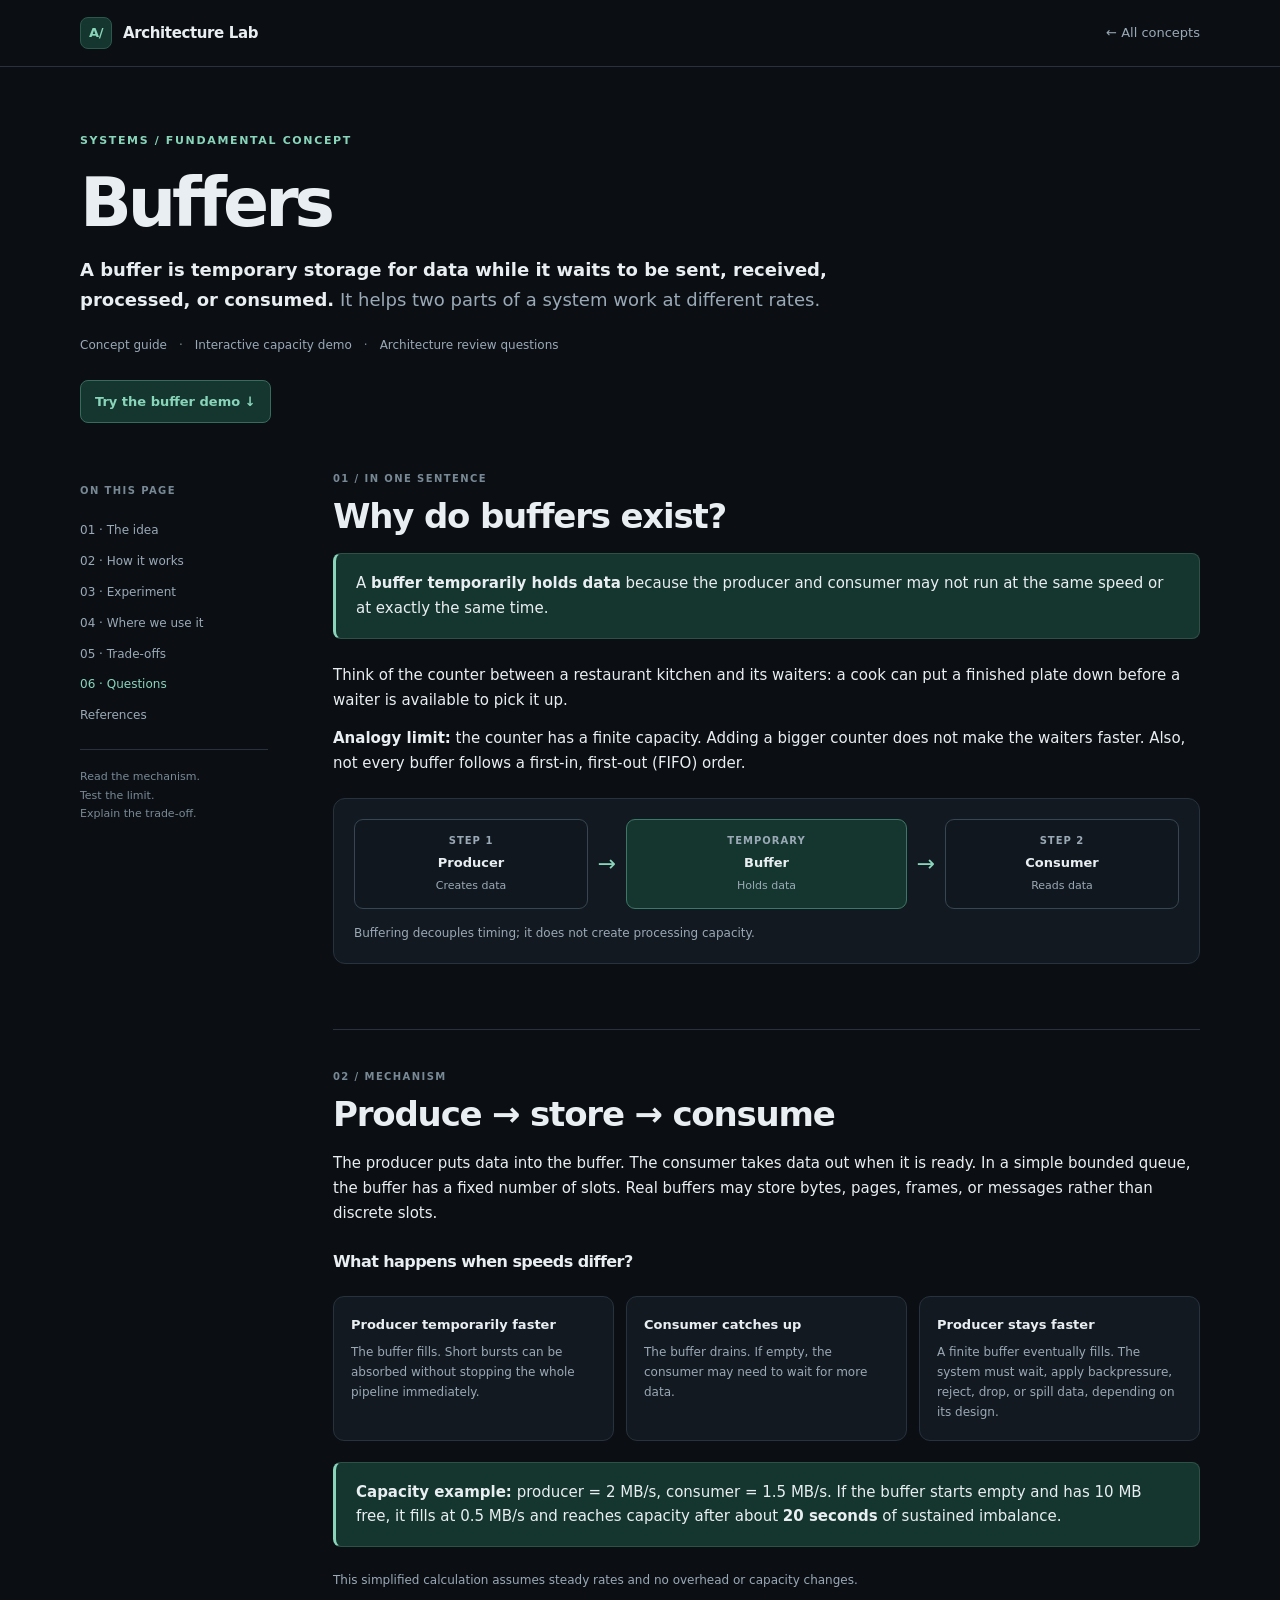
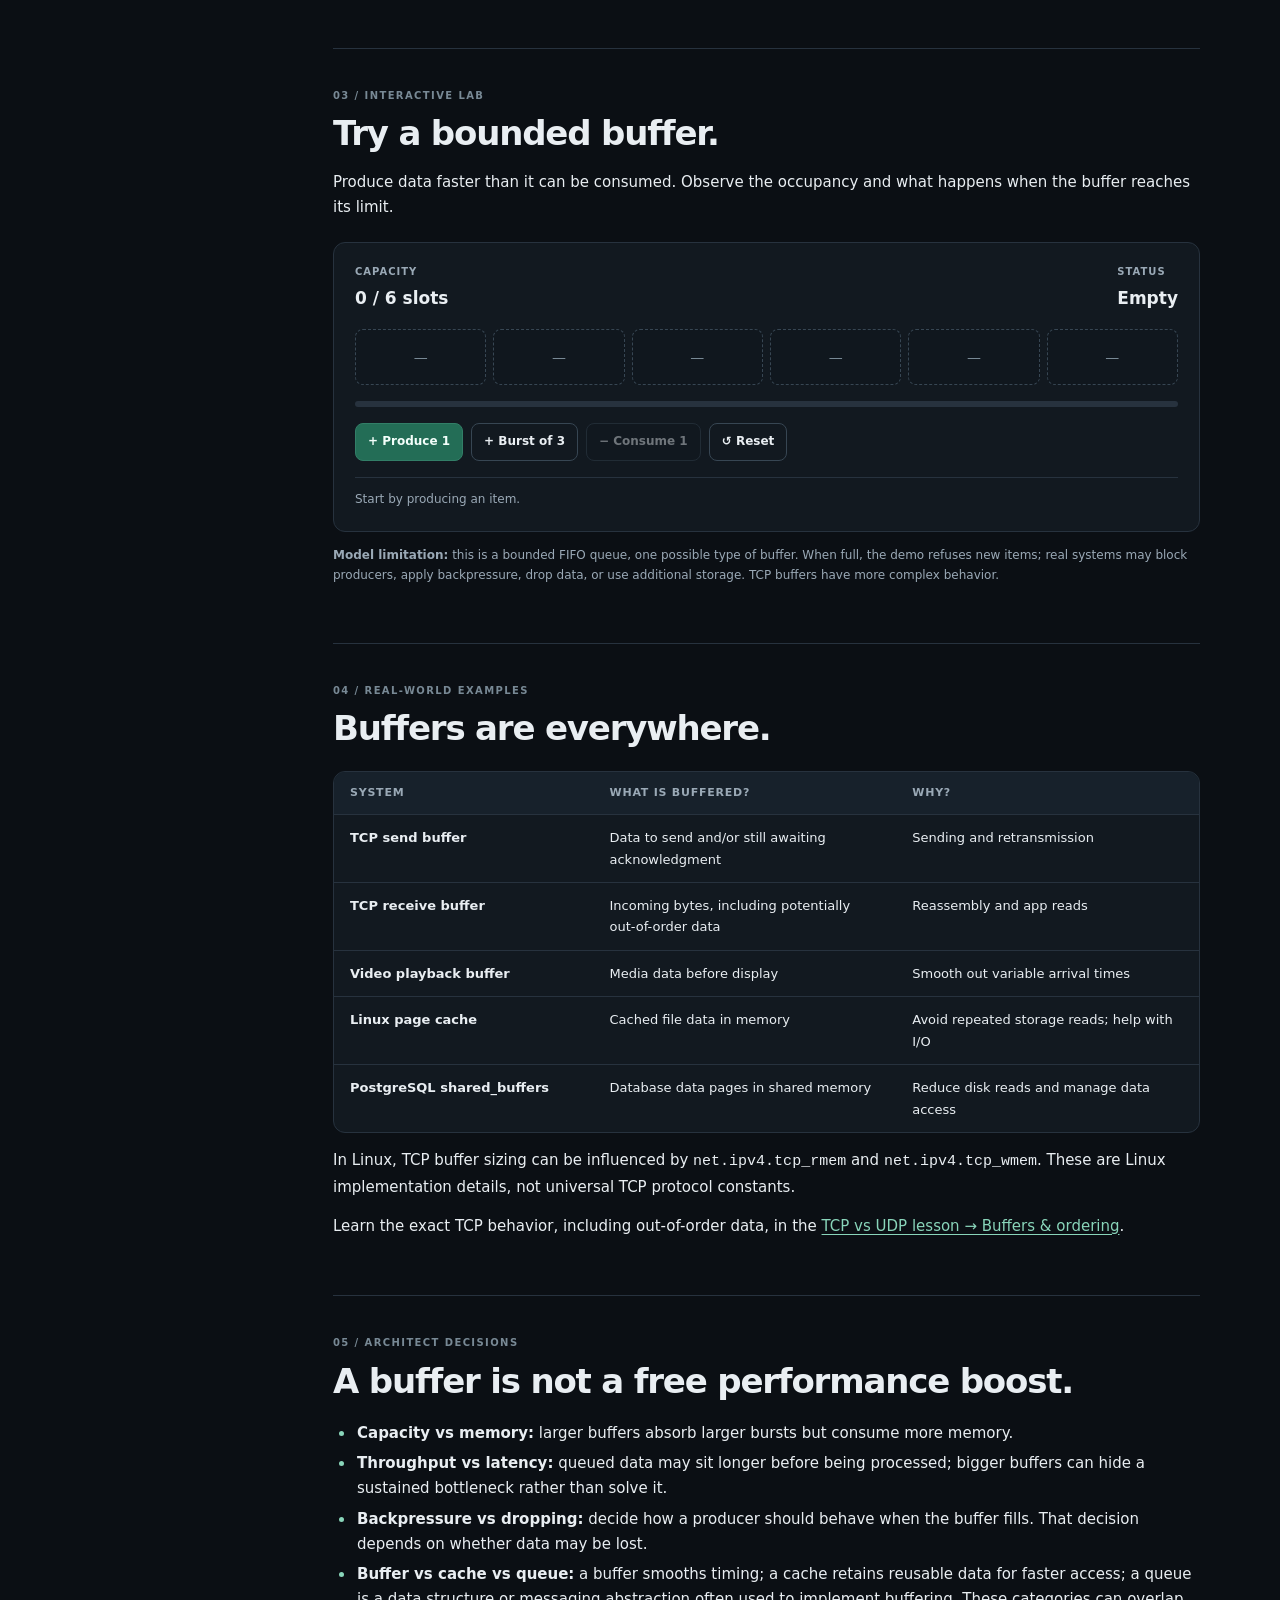
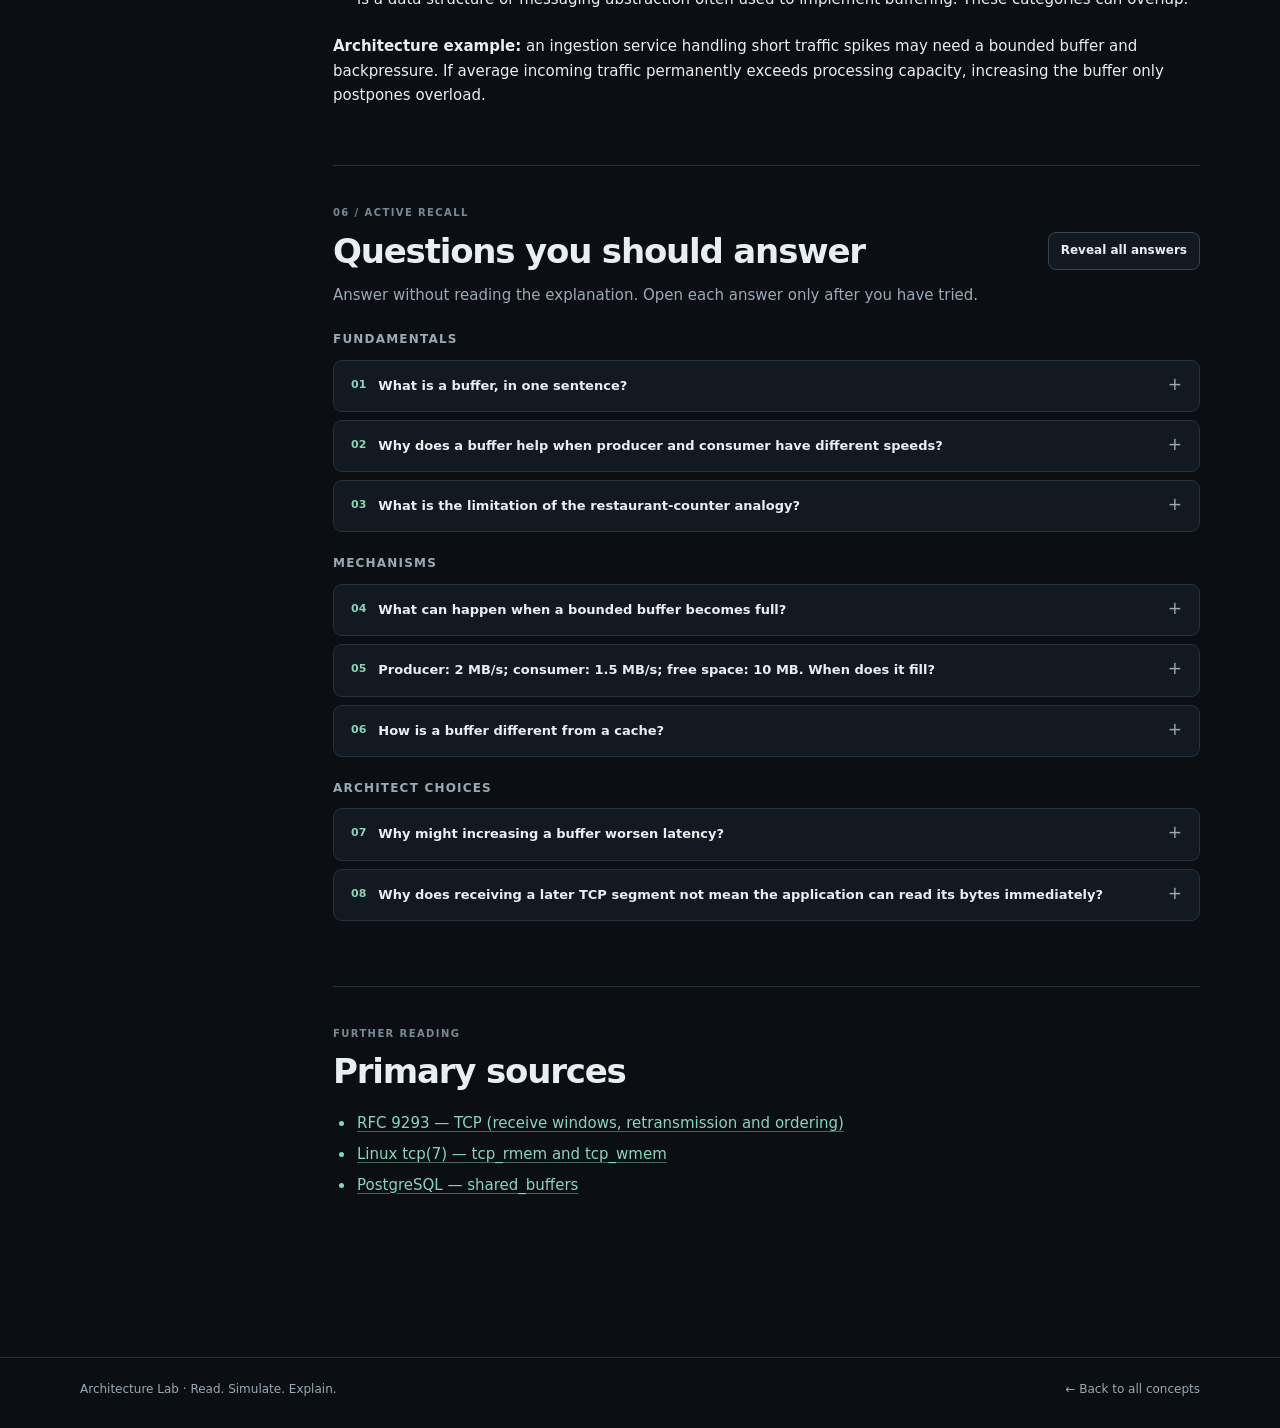
==== site/labs/buffers/index.html @ 1adf92d4 "feat: add buffers fundamentals lesson and TCP reassembly diagrams" ====
<!doctype html>
<html lang="en">
<head>
  <meta charset="utf-8">
  <meta name="viewport" content="width=device-width, initial-scale=1">
  <meta name="theme-color" content="#0b0f14">
  <meta name="description" content="Learn what a buffer is, how temporary storage handles different data rates, and why capacity, latency, and backpressure matter.">
  <title>Buffers — Architecture Lab</title>
  <link rel="stylesheet" href="../../assets/base.css">
  <link rel="stylesheet" href="../../assets/lesson.css">
  <link rel="stylesheet" href="../../assets/diagrams.css">
</head>
<body>
<header class="site-header">
  <nav class="site-nav container" aria-label="Site navigation">
    <a class="brand" href="../../"><span class="brand-mark" aria-hidden="true">A/</span>Architecture Lab</a>
    <a class="back-link" href="../../">← All concepts</a>
  </nav>
</header>
<main class="container">
  <header class="hero">
    <div class="eyebrow">Systems / Fundamental concept</div>
    <h1>Buffers</h1>
    <p class="hero-lede"><strong>A buffer is temporary storage for data while it waits to be sent, received, processed, or consumed.</strong> It helps two parts of a system work at different rates.</p>
    <div class="hero-meta"><span>Concept guide</span><span>Interactive capacity demo</span><span>Architecture review questions</span></div>
    <a class="hero-cta" href="#experiment">Try the buffer demo ↓</a>
  </header>
  <div class="lesson-layout">
    <nav class="toc" aria-label="On this page">
      <div class="toc-label">On this page</div>
      <a href="#definition">01 · The idea</a>
      <a href="#mechanism">02 · How it works</a>
      <a href="#experiment">03 · Experiment</a>
      <a href="#examples">04 · Where we use it</a>
      <a href="#tradeoffs">05 · Trade-offs</a>
      <a href="#questions">06 · Questions</a>
      <a href="#references">References</a>
      <div class="toc-rule"></div>
      <div class="toc-hint">Read the mechanism.<br>Test the limit.<br>Explain the trade-off.</div>
    </nav>
    <article class="article">
      <section class="section" id="definition" aria-labelledby="definition-title">
        <div class="section-number">01 / In one sentence</div>
        <h2 id="definition-title">Why do buffers exist?</h2>
        <div class="callout"><p>A <strong>buffer temporarily holds data</strong> because the producer and consumer may not run at the same speed or at exactly the same time.</p></div>
        <p>Think of the counter between a restaurant kitchen and its waiters: a cook can put a finished plate down before a waiter is available to pick it up.</p>
        <p><strong>Analogy limit:</strong> the counter has a finite capacity. Adding a bigger counter does not make the waiters faster. Also, not every buffer follows a first-in, first-out (FIFO) order.</p>
        <figure class="system-figure">
          <div class="flow-track" role="img" aria-label="A producer sends data into temporary buffer storage, from which a consumer reads it.">
            <div class="flow-node"><span class="flow-kicker">Step 1</span><strong>Producer</strong><small>Creates data</small></div>
            <span class="flow-arrow" aria-hidden="true">→</span>
            <div class="flow-node flow-node-emphasis"><span class="flow-kicker">Temporary</span><strong>Buffer</strong><small>Holds data</small></div>
            <span class="flow-arrow" aria-hidden="true">→</span>
            <div class="flow-node"><span class="flow-kicker">Step 2</span><strong>Consumer</strong><small>Reads data</small></div>
          </div>
          <figcaption>Buffering decouples timing; it does not create processing capacity.</figcaption>
        </figure>
      </section>
      <section class="section" id="mechanism" aria-labelledby="mechanism-title">
        <div class="section-number">02 / Mechanism</div>
        <h2 id="mechanism-title">Produce → store → consume</h2>
        <p>The producer puts data into the buffer. The consumer takes data out when it is ready. In a simple bounded queue, the buffer has a fixed number of slots. Real buffers may store bytes, pages, frames, or messages rather than discrete slots.</p>
        <h3>What happens when speeds differ?</h3>
        <div class="decision-list">
          <div class="decision"><b>Producer temporarily faster</b><p>The buffer fills. Short bursts can be absorbed without stopping the whole pipeline immediately.</p></div>
          <div class="decision"><b>Consumer catches up</b><p>The buffer drains. If empty, the consumer may need to wait for more data.</p></div>
          <div class="decision"><b>Producer stays faster</b><p>A finite buffer eventually fills. The system must wait, apply backpressure, reject, drop, or spill data, depending on its design.</p></div>
        </div>
        <div class="callout"><p><strong>Capacity example:</strong> producer = 2 MB/s, consumer = 1.5 MB/s. If the buffer starts empty and has 10 MB free, it fills at 0.5 MB/s and reaches capacity after about <strong>20 seconds</strong> of sustained imbalance.</p></div>
        <p class="fine-print">This simplified calculation assumes steady rates and no overhead or capacity changes.</p>
      </section>
      <section class="section" id="experiment" aria-labelledby="experiment-title">
        <div class="section-number">03 / Interactive lab</div>
        <h2 id="experiment-title">Try a bounded buffer.</h2>
        <p>Produce data faster than it can be consumed. Observe the occupancy and what happens when the buffer reaches its limit.</p>
        <div class="buffer-demo" id="buffer-demo" aria-label="Interactive six-slot buffer demonstration">
          <div class="buffer-demo-head">
            <div><span class="diagram-kicker">CAPACITY</span><strong id="buffer-count" aria-live="polite">0 / 6 slots</strong></div>
            <div><span class="diagram-kicker">STATUS</span><strong id="buffer-state" aria-live="polite">Empty</strong></div>
          </div>
          <div class="buffer-slot-grid" id="buffer-slots" aria-label="Six buffer slots">
            <span class="buffer-slot" aria-label="Empty slot">—</span><span class="buffer-slot" aria-label="Empty slot">—</span><span class="buffer-slot" aria-label="Empty slot">—</span><span class="buffer-slot" aria-label="Empty slot">—</span><span class="buffer-slot" aria-label="Empty slot">—</span><span class="buffer-slot" aria-label="Empty slot">—</span>
          </div>
          <div class="buffer-meter" role="progressbar" aria-label="Buffer occupancy" aria-valuemin="0" aria-valuemax="6" aria-valuenow="0" id="buffer-meter"><div class="buffer-meter-fill" id="buffer-fill"></div></div>
          <div class="buffer-controls">
            <button class="btn btn-primary" id="produce-one" type="button">+ Produce 1</button>
            <button class="btn" id="produce-three" type="button">+ Burst of 3</button>
            <button class="btn" id="consume-one" type="button">− Consume 1</button>
            <button class="btn" id="reset-buffer" type="button">↺ Reset</button>
          </div>
          <p class="buffer-event" id="buffer-event" role="status" aria-live="polite">Start by producing an item.</p>
        </div>
        <p class="fine-print"><strong>Model limitation:</strong> this is a bounded FIFO queue, one possible type of buffer. When full, the demo refuses new items; real systems may block producers, apply backpressure, drop data, or use additional storage. TCP buffers have more complex behavior.</p>
      </section>
      <section class="section" id="examples" aria-labelledby="examples-title">
        <div class="section-number">04 / Real-world examples</div>
        <h2 id="examples-title">Buffers are everywhere.</h2>
        <div class="table-scroller"><table class="compare">
          <thead><tr><th scope="col">System</th><th scope="col">What is buffered?</th><th scope="col">Why?</th></tr></thead>
          <tbody>
            <tr><td>TCP send buffer</td><td>Data to send and/or still awaiting acknowledgment</td><td>Sending and retransmission</td></tr>
            <tr><td>TCP receive buffer</td><td>Incoming bytes, including potentially out-of-order data</td><td>Reassembly and app reads</td></tr>
            <tr><td>Video playback buffer</td><td>Media data before display</td><td>Smooth out variable arrival times</td></tr>
            <tr><td>Linux page cache</td><td>Cached file data in memory</td><td>Avoid repeated storage reads; help with I/O</td></tr>
            <tr><td>PostgreSQL shared_buffers</td><td>Database data pages in shared memory</td><td>Reduce disk reads and manage data access</td></tr>
          </tbody>
        </table></div>
        <p>In Linux, TCP buffer sizing can be influenced by <code>net.ipv4.tcp_rmem</code> and <code>net.ipv4.tcp_wmem</code>. These are Linux implementation details, not universal TCP protocol constants.</p>
        <p>Learn the exact TCP behavior, including out-of-order data, in the <a class="inline-link" href="../tcp-vs-udp/#buffers">TCP vs UDP lesson → Buffers & ordering</a>.</p>
      </section>
      <section class="section" id="tradeoffs" aria-labelledby="tradeoffs-title">
        <div class="section-number">05 / Architect decisions</div>
        <h2 id="tradeoffs-title">A buffer is not a free performance boost.</h2>
        <ul>
          <li><strong>Capacity vs memory:</strong> larger buffers absorb larger bursts but consume more memory.</li>
          <li><strong>Throughput vs latency:</strong> queued data may sit longer before being processed; bigger buffers can hide a sustained bottleneck rather than solve it.</li>
          <li><strong>Backpressure vs dropping:</strong> decide how a producer should behave when the buffer fills. That decision depends on whether data may be lost.</li>
          <li><strong>Buffer vs cache vs queue:</strong> a buffer smooths timing; a cache retains reusable data for faster access; a queue is a data structure or messaging abstraction often used to implement buffering. These categories can overlap.</li>
        </ul>
        <p><strong>Architecture example:</strong> an ingestion service handling short traffic spikes may need a bounded buffer and backpressure. If average incoming traffic permanently exceeds processing capacity, increasing the buffer only postpones overload.</p>
      </section>
      <section class="section" id="questions" aria-labelledby="questions-title">
        <div class="section-number">06 / Active recall</div>
        <div class="qa-heading"><h2 id="questions-title">Questions you should answer</h2><button class="small-button" id="answers-toggle" type="button" aria-expanded="false">Reveal all answers</button></div>
        <p class="muted">Answer without reading the explanation. Open each answer only after you have tried.</p>
        <div class="qa-group"><h3>Fundamentals</h3>
          <details class="qa"><summary><span class="q-index">01</span>What is a buffer, in one sentence?</summary><p class="answer">Temporary storage for data waiting to be sent, processed, received, or consumed.</p></details>
          <details class="qa"><summary><span class="q-index">02</span>Why does a buffer help when producer and consumer have different speeds?</summary><p class="answer">It absorbs temporary differences in timing and lets either side operate without immediate synchronization. It cannot fix a permanent capacity mismatch.</p></details>
          <details class="qa"><summary><span class="q-index">03</span>What is the limitation of the restaurant-counter analogy?</summary><p class="answer">The counter is finite, and no buffer guarantees extra processing capacity. Also, real buffers are not always FIFO.</p></details>
        </div>
        <div class="qa-group"><h3>Mechanisms</h3>
          <details class="qa"><summary><span class="q-index">04</span>What can happen when a bounded buffer becomes full?</summary><p class="answer">The producer may have to wait; the system may apply backpressure, reject or drop work, or spill to another storage tier. The policy is a design choice.</p></details>
          <details class="qa"><summary><span class="q-index">05</span>Producer: 2 MB/s; consumer: 1.5 MB/s; free space: 10 MB. When does it fill?</summary><p class="answer">Net growth is 0.5 MB/s, so it takes about 10 / 0.5 = 20 seconds under constant rates.</p></details>
          <details class="qa"><summary><span class="q-index">06</span>How is a buffer different from a cache?</summary><p class="answer">Buffering primarily smooths timing between stages; caching primarily retains data for reuse. They can overlap, and a queue can implement a buffer.</p></details>
        </div>
        <div class="qa-group"><h3>Architect choices</h3>
          <details class="qa"><summary><span class="q-index">07</span>Why might increasing a buffer worsen latency?</summary><p class="answer">More items can wait in the queue. Under sustained load the queued work gets older, even while throughput stays unchanged.</p></details>
          <details class="qa"><summary><span class="q-index">08</span>Why does receiving a later TCP segment not mean the application can read its bytes immediately?</summary><p class="answer">TCP delivers an ordered byte stream. Missing preceding bytes create a gap; later data can be retained until the gap is filled. See the linked TCP example.</p></details>
        </div>
      </section>
      <section class="section" id="references" aria-labelledby="references-title">
        <div class="section-number">Further reading</div><h2 id="references-title">Primary sources</h2>
        <ul class="reference-links">
          <li><a href="https://www.rfc-editor.org/rfc/rfc9293.html" target="_blank" rel="noopener noreferrer">RFC 9293 — TCP (receive windows, retransmission and ordering)</a></li>
          <li><a href="https://man7.org/linux/man-pages/man7/tcp.7.html" target="_blank" rel="noopener noreferrer">Linux tcp(7) — tcp_rmem and tcp_wmem</a></li>
          <li><a href="https://www.postgresql.org/docs/current/runtime-config-resource.html" target="_blank" rel="noopener noreferrer">PostgreSQL — shared_buffers</a></li>
        </ul>
      </section>
    </article>
  </div>
</main>
<footer class="page-footer"><div class="container footer-inner"><span>Architecture Lab · Read. Simulate. Explain.</span><a href="../../">← Back to all concepts</a></div></footer>
<script type="module" src="../../assets/learning.js"></script>
<script type="module" src="./demo.js"></script>
</body>
</html>
---- site/assets/base.css ----
/* Architecture Lab design system. Used by every page and future lesson. */
:root {
  color-scheme: dark;
  --bg: #0b0f14;
  --surface: #121920;
  --surface-raised: #17212b;
  --surface-soft: #10171e;
  --border: #27323e;
  --border-strong: #374653;
  --text: #e9eef2;
  --muted: #9aa9b6;
  --muted-dim: #788995;
  --accent: #89d5ba;
  --accent-soft: #15362f;
  --tcp: #4cceaf;
  --udp: #b59cef;
  --danger: #ef858b;
  --focus: #a1d7ff;
  --page-width: 1120px;
  --radius: 12px;
  font-synthesis: none;
}
*, *::before, *::after { box-sizing: border-box; }
[hidden] { display: none !important; }
html { scroll-behavior: smooth; scroll-padding-top: 28px; }
body {
  margin: 0;
  min-height: 100vh;
  background: var(--bg);
  color: var(--text);
  font: 15px/1.65 system-ui, -apple-system, BlinkMacSystemFont, 'Segoe UI', sans-serif;
  -webkit-font-smoothing: antialiased;
}
a { color: inherit; }
button, input, select { font: inherit; }
button { cursor: pointer; }
:focus-visible { outline: 2px solid var(--focus); outline-offset: 3px; }
.container, .wrap { width: min(calc(100% - 48px), var(--page-width)); margin-inline: auto; }
.site-header { border-bottom: 1px solid var(--border); background: var(--bg); }
.site-nav {
  min-height: 66px;
  display: flex;
  align-items: center;
  justify-content: space-between;
  gap: 20px;
}
.brand { display: inline-flex; align-items: center; gap: 11px; font-size: 15px; font-weight: 720; letter-spacing: -.025em; text-decoration: none; }
.brand-mark {
  display: grid; place-items: center;
  width: 32px; height: 32px;
  border-radius: 8px;
  background: var(--accent-soft);
  color: var(--accent);
  border: 1px solid #2b584b;
  font-size: 13px; font-weight: 800;
}
.back-link, .toplink { color: var(--muted); font-size: 13px; text-decoration: none; }
.back-link:hover, .toplink:hover { color: var(--accent); }
.page-footer { border-top: 1px solid var(--border); color: var(--muted); font-size: 12px; }
.footer-inner { display: flex; justify-content: space-between; gap: 16px; flex-wrap: wrap; padding-block: 22px 30px; }
.page-footer a { color: var(--muted); text-decoration: none; }
.page-footer a:hover { color: var(--accent); }
.eyebrow { text-transform: uppercase; font-size: 11px; letter-spacing: .15em; font-weight: 750; color: var(--accent); }
h1, h2, h3 { letter-spacing: -.035em; }
.btn, .small-button {
  padding: 8px 12px; min-height: 38px;
  border: 1px solid var(--border-strong);
  border-radius: 8px;
  background: var(--surface);
  color: var(--text);
  font-size: 12px; font-weight: 680;
}
.btn:hover:not(:disabled), .small-button:hover { background: var(--surface-raised); border-color: #648076; }
.btn[aria-pressed='true'] { border-color: var(--accent); color: var(--accent); background: var(--accent-soft); }
.btn-primary { border-color: #327e67; background: #236d56; color: #f3fffb; }
.btn-primary:hover:not(:disabled) { background: #2d896f; }
.btn:disabled { opacity: .43; cursor: default; }
.fine-print { color: var(--muted); font-size: 12px; line-height: 1.65; }
@media (max-width: 680px) {
  .container, .wrap { width: min(calc(100% - 34px), var(--page-width)); }
  .site-nav { min-height: 62px; }
}
@media (prefers-reduced-motion: reduce) {
  html { scroll-behavior: auto; }
  *, *::before, *::after { animation-duration: .01ms !important; transition-duration: .01ms !important; }
}
---- site/assets/lesson.css ----
/* Reusable lesson layout: use as-is for new networking/cloud concepts. */
.hero { padding: 65px 0 48px; max-width: 880px; }
.hero h1 { font-size: clamp(43px, 6vw, 68px); font-weight: 670; line-height: 1.05; letter-spacing: -.06em; margin: 17px 0 16px; }
.hero h1 span { color: var(--muted); }
.hero-lede { color: var(--muted); font-size: 18px; line-height: 1.7; max-width: 760px; margin: 0 0 20px; }
.hero-lede strong { color: var(--text); }
.hero-meta { display: flex; align-items: center; flex-wrap: wrap; gap: 12px; font-size: 12px; color: var(--muted); }
.hero-meta span + span::before { content: '·'; margin-right: 12px; color: var(--muted-dim); }
.hero-cta { display: inline-flex; gap: 7px; align-items: center; margin-top: 24px; border: 1px solid #376b5b; border-radius: 8px; padding: 10px 14px; background: var(--accent-soft); color: var(--accent); font-weight: 720; font-size: 13px; text-decoration: none; }
.hero-cta:hover { background: #1b493e; }
.lesson-layout { display: grid; grid-template-columns: 188px minmax(0, 1fr); gap: 65px; align-items: start; padding-bottom: 95px; }
.toc { position: sticky; top: 25px; padding-top: 12px; }
.toc-label { font-size: 10px; text-transform: uppercase; letter-spacing: .14em; color: var(--muted-dim); font-weight: 800; margin-bottom: 16px; }
.toc a { display: block; color: var(--muted); text-decoration: none; padding: 7px 0; font-size: 12px; line-height: 1.4; }
.toc a:hover, .toc a[aria-current='location'] { color: var(--accent); }
.toc-rule { background: var(--border); height: 1px; margin: 18px 0; }
.toc-hint { font-size: 11px; line-height: 1.7; color: var(--muted-dim); }
.article { max-width: 900px; min-width: 0; }
.article section { scroll-margin-top: 28px; }
.article .section { padding: 39px 0 43px; border-top: 1px solid var(--border); }
.article .section:first-child { border-top: 0; padding-top: 0; }
.section-number { color: var(--muted-dim); font-size: 10px; text-transform: uppercase; font-weight: 800; letter-spacing: .14em; margin-bottom: 9px; }
.article h2 { font-size: clamp(25px, 3.3vw, 34px); line-height: 1.2; font-weight: 690; margin: 0 0 16px; }
.article h3 { font-size: 16px; font-weight: 710; margin: 24px 0 9px; }
.article p { margin: 0 0 14px; }
.article ul, .article ol { padding-left: 22px; margin: 9px 0 19px; }
.article li { padding: 3px 0 3px 2px; }
.article li::marker { color: var(--accent); }
.article .muted { color: var(--muted); }
.callout { border: 1px solid #2e5146; border-left: 3px solid var(--accent); background: var(--accent-soft); border-radius: 8px; padding: 17px 20px; margin-bottom: 24px; }
.callout p:last-child { margin-bottom: 0; }
.key { border-left: 3px solid #477462; padding: 8px 17px; margin-top: 22px; color: var(--muted); font-size: 13px; }
.key strong { color: var(--accent); }
/* Reusable code examples: a button with data-copy and matching pre ID. */
.codebox { border: 1px solid var(--border); border-radius: 12px; overflow: hidden; margin: 14px 0 8px; background: var(--surface-soft); }
.code-head { display: flex; align-items: center; justify-content: space-between; padding: 9px 15px; background: var(--surface-raised); color: var(--muted); border-bottom: 1px solid var(--border); font-size: 11px; font-weight: 700; }
.code-head button { background: none; border: 0; padding: 3px 6px; color: var(--accent); font-size: 11px; font-weight: 760; }
.code-head button:hover { text-decoration: underline; }
.codebox pre { overflow-x: auto; padding: 17px 19px; margin: 0; color: #dbece6; font: 12.5px/1.75 ui-monospace, SFMono-Regular, Consolas, 'Liberation Mono', monospace; }
.table-scroller { overflow-x: auto; border: 1px solid var(--border); border-radius: 12px; margin: 22px 0 15px; background: var(--surface); }
.compare { border-collapse: collapse; width: 100%; min-width: 540px; font-size: 13px; text-align: left; }
.compare th { background: var(--surface-raised); color: var(--muted); font-size: 11px; text-transform: uppercase; letter-spacing: .07em; }
.compare th, .compare td { padding: 12px 16px; border-bottom: 1px solid var(--border); vertical-align: top; }
.compare tr:last-child td { border: 0; }
.compare th:not(:first-child), .compare td:not(:first-child) { width: 35%; }
.compare td:first-child { font-weight: 700; }
.decision-list { display: grid; grid-template-columns: repeat(3, minmax(0, 1fr)); gap: 12px; margin: 20px 0 21px; }
.decision { background: var(--surface); border: 1px solid var(--border); border-radius: 11px; padding: 17px; }
.decision b { display: block; font-size: 13px; margin-bottom: 8px; }
.decision p { color: var(--muted); margin: 0; font-size: 12px; line-height: 1.65; }
/* Reusable active-recall cards: native details/summary + shared question controls. */
.qa-heading { display: flex; align-items: center; justify-content: space-between; gap: 15px; flex-wrap: wrap; margin-bottom: 12px; }
.qa-heading h2 { margin: 0; }
.qa-group { margin: 22px 0; }
.qa-group h3 { margin: 0 0 10px; color: var(--muted); font-size: 12px; letter-spacing: .10em; text-transform: uppercase; }
.qa { background: var(--surface); border: 1px solid var(--border); border-radius: 9px; margin: 0 0 8px; }
.qa summary { list-style: none; display: flex; align-items: flex-start; gap: 12px; cursor: pointer; padding: 15px 17px; font-weight: 680; font-size: 13px; line-height: 1.55; }
.qa summary::-webkit-details-marker { display: none; }
.qa summary::after { content: '+'; margin-left: auto; color: var(--muted); font-size: 17px; line-height: 1; font-weight: 400; }
.qa[open] summary::after { content: '−'; }
.qa .answer { margin: 0; border-top: 1px solid var(--border); color: var(--muted); padding: 14px 18px 16px 40px; font-size: 13px; line-height: 1.7; }
.q-index { color: var(--accent); font-size: 11px; font-variant-numeric: tabular-nums; }
.reference-links a { color: var(--accent); text-decoration: underline; text-decoration-color: #406959; text-underline-offset: 3px; }
.reference-links a:hover { text-decoration-color: currentColor; }
@media (max-width: 980px) {
  .lesson-layout { gap: 31px; grid-template-columns: 155px minmax(0, 1fr); }
}
@media (max-width: 720px) {
  .lesson-layout { display: block; padding-bottom: 65px; }
  .toc { position: static; display: flex; overflow-x: auto; gap: 17px; white-space: nowrap; padding: 10px 0 22px; margin-bottom: 10px; border-bottom: 1px solid var(--border); }
  .toc-label, .toc-rule, .toc-hint { display: none; }
  .toc a { padding: 3px 0; }
  .hero { padding: 44px 0 32px; }
  .hero-lede { font-size: 16px; }
  .decision-list { grid-template-columns: 1fr; }
}
---- site/assets/diagrams.css ----
/* Reusable architecture diagrams, buffer flows, and ordered-delivery slots. */
.system-figure { margin: 22px 0; padding: 20px; border: 1px solid var(--border); background: var(--surface); border-radius: 12px; }
.system-figure figcaption { margin-top: 15px; font-size: 12px; color: var(--muted); line-height: 1.6; }
.flow-track { display: grid; grid-template-columns: minmax(0, 1fr) 24px minmax(0, 1.2fr) 24px minmax(0, 1fr); align-items: center; gap: 7px; }
.flow-node { min-height: 90px; display: flex; flex-direction: column; align-items: center; justify-content: center; text-align: center; gap: 3px; border: 1px solid var(--border-strong); border-radius: 9px; padding: 12px 5px; background: var(--surface-soft); }
.flow-node strong { font-size: 13px; }
.flow-node small { color: var(--muted); font-size: 11px; }
.flow-node-emphasis { border-color: #3c7867; background: var(--accent-soft); }
.flow-kicker, .diagram-kicker { display: block; font-size: 10px; font-weight: 750; text-transform: uppercase; letter-spacing: .1em; color: var(--muted); }
.flow-arrow { text-align: center; font-size: 22px; color: var(--accent); }
.byte-flow { display: flex; align-items: center; gap: 8px; flex-wrap: wrap; margin: 12px 0 8px; }
.byte-cell { display: flex; flex-direction: column; align-items: center; justify-content: center; gap: 3px; flex: 1 1 58px; min-width: 42px; min-height: 66px; border: 1px solid var(--border-strong); background: var(--surface-raised); border-radius: 8px; }
.byte-cell strong { font-size: 17px; }
.byte-cell small { color: var(--muted); font-size: 10px; }
.byte-cell.ready { border-color: #398871; background: #173a31; color: #b6f3df; }
.byte-cell.waiting { border-color: #8b733f; background: #3a311d; color: #f7d88d; }
.byte-cell.missing { border: 1px dashed #c86970; background: #372126; color: #f7a6ad; }
.diagram-state { display: block; color: var(--muted); font-size: 12px; font-weight: 700; margin-bottom: 4px; }
.buffer-demo { border: 1px solid var(--border); background: var(--surface); border-radius: 12px; padding: 21px; margin: 22px 0 14px; }
.buffer-demo-head { display: flex; justify-content: space-between; gap: 14px; margin-bottom: 17px; }
.buffer-demo-head strong { display: block; margin-top: 4px; font-size: 17px; color: var(--text); }
.buffer-slot-grid { display: grid; grid-template-columns: repeat(6, minmax(0, 1fr)); gap: 7px; }
.buffer-slot { background: var(--surface-soft); border: 1px dashed var(--border-strong); border-radius: 8px; display: grid; place-items: center; height: 56px; color: var(--muted-dim); font-size: 14px; }
.buffer-slot.filled { color: #c9f8e8; border: 1px solid #3a8b72; background: #193d32; font-weight: 750; }
.buffer-meter { width: 100%; height: 6px; border-radius: 30px; overflow: hidden; background: var(--border); margin: 16px 0; }
.buffer-meter-fill { height: 100%; width: 0; background: var(--accent); transition: width .2s ease; }
.buffer-controls { display: flex; gap: 8px; flex-wrap: wrap; }
.buffer-event { border-top: 1px solid var(--border); padding-top: 12px; margin: 16px 0 0 !important; min-height: 33px; color: var(--muted); font-size: 12px; }
.inline-link { color: var(--accent); text-underline-offset: 3px; }
@media(max-width:600px) {
  .system-figure { padding: 14px; }
  .flow-track { grid-template-columns: 1fr; gap: 4px; }
  .flow-node { min-height: 62px; }
  .flow-arrow { transform: rotate(90deg); line-height: 1.3; }
  .buffer-slot-grid { gap: 4px; }
  .buffer-slot { height: 46px; font-size: 11px; }
  .buffer-controls .btn { flex: 1 1 130px; }
}
@media(prefers-reduced-motion:reduce) { .buffer-meter-fill { transition: none; } }
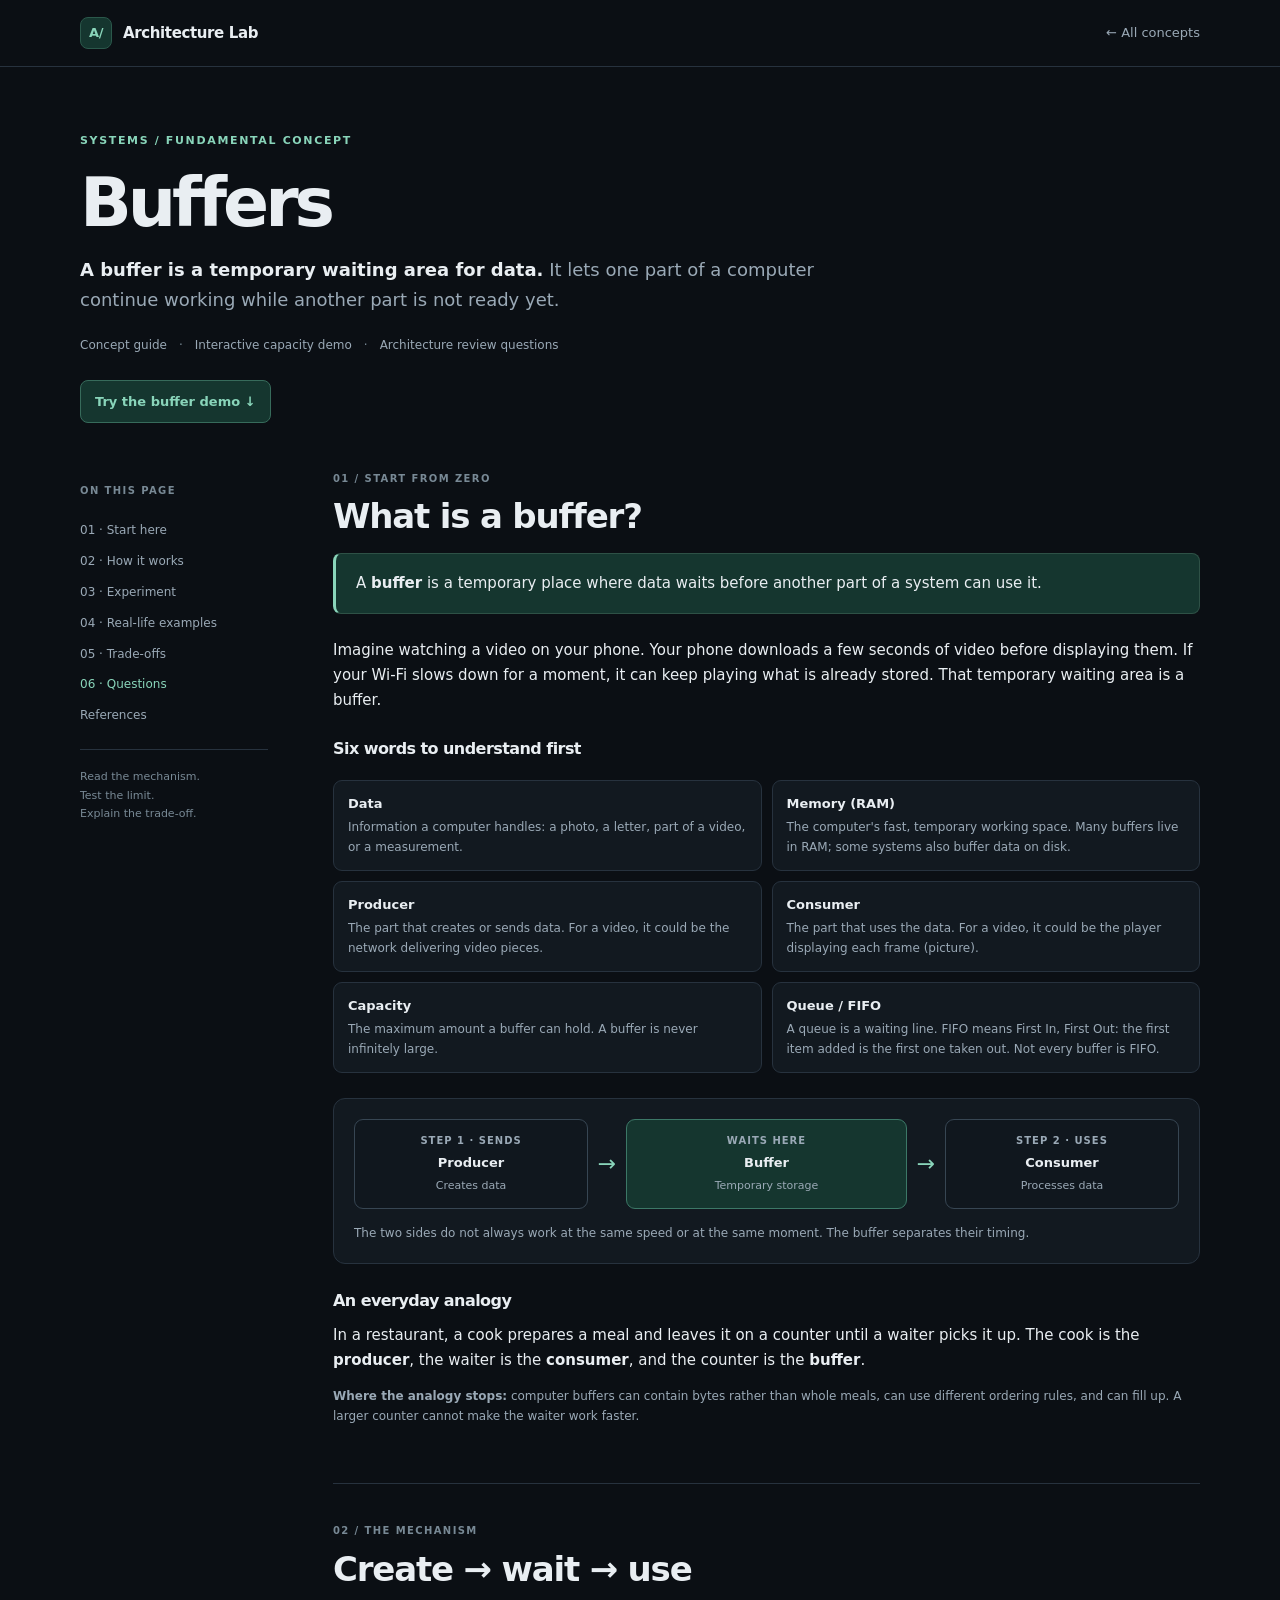
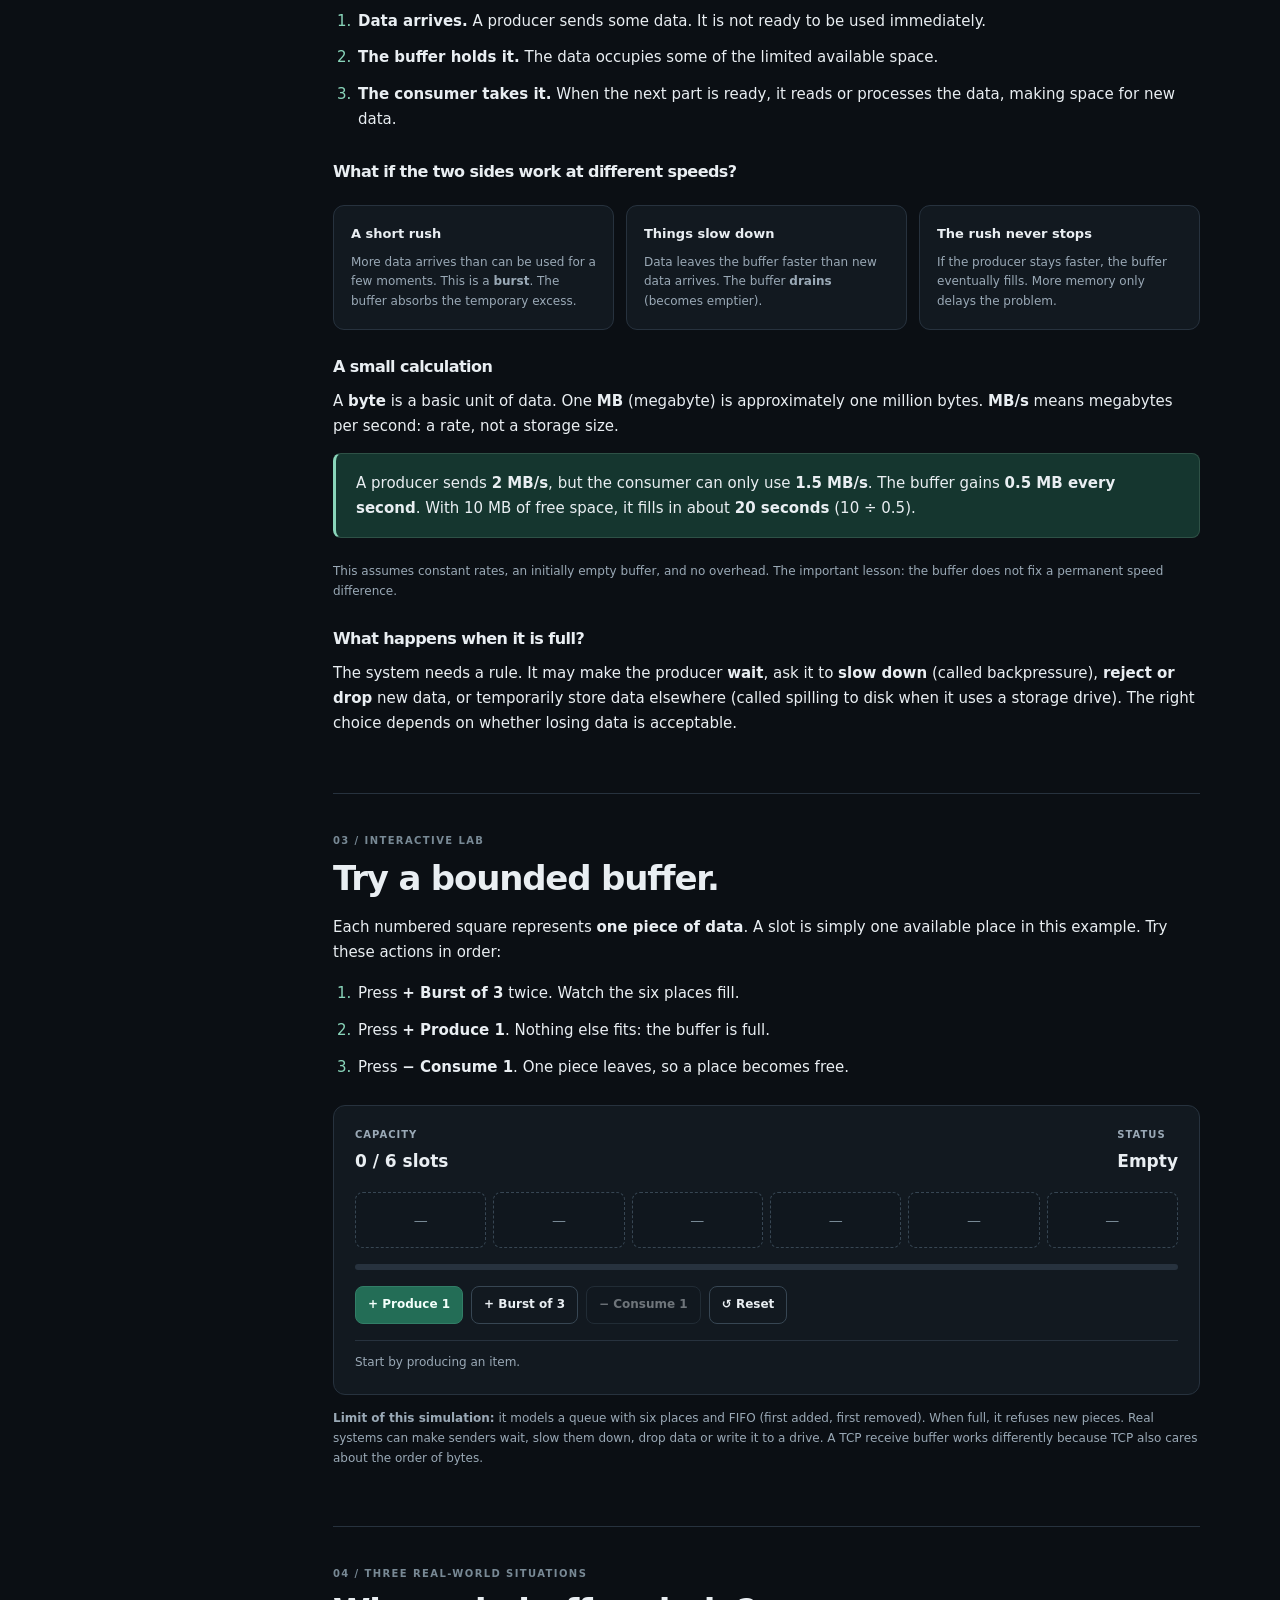
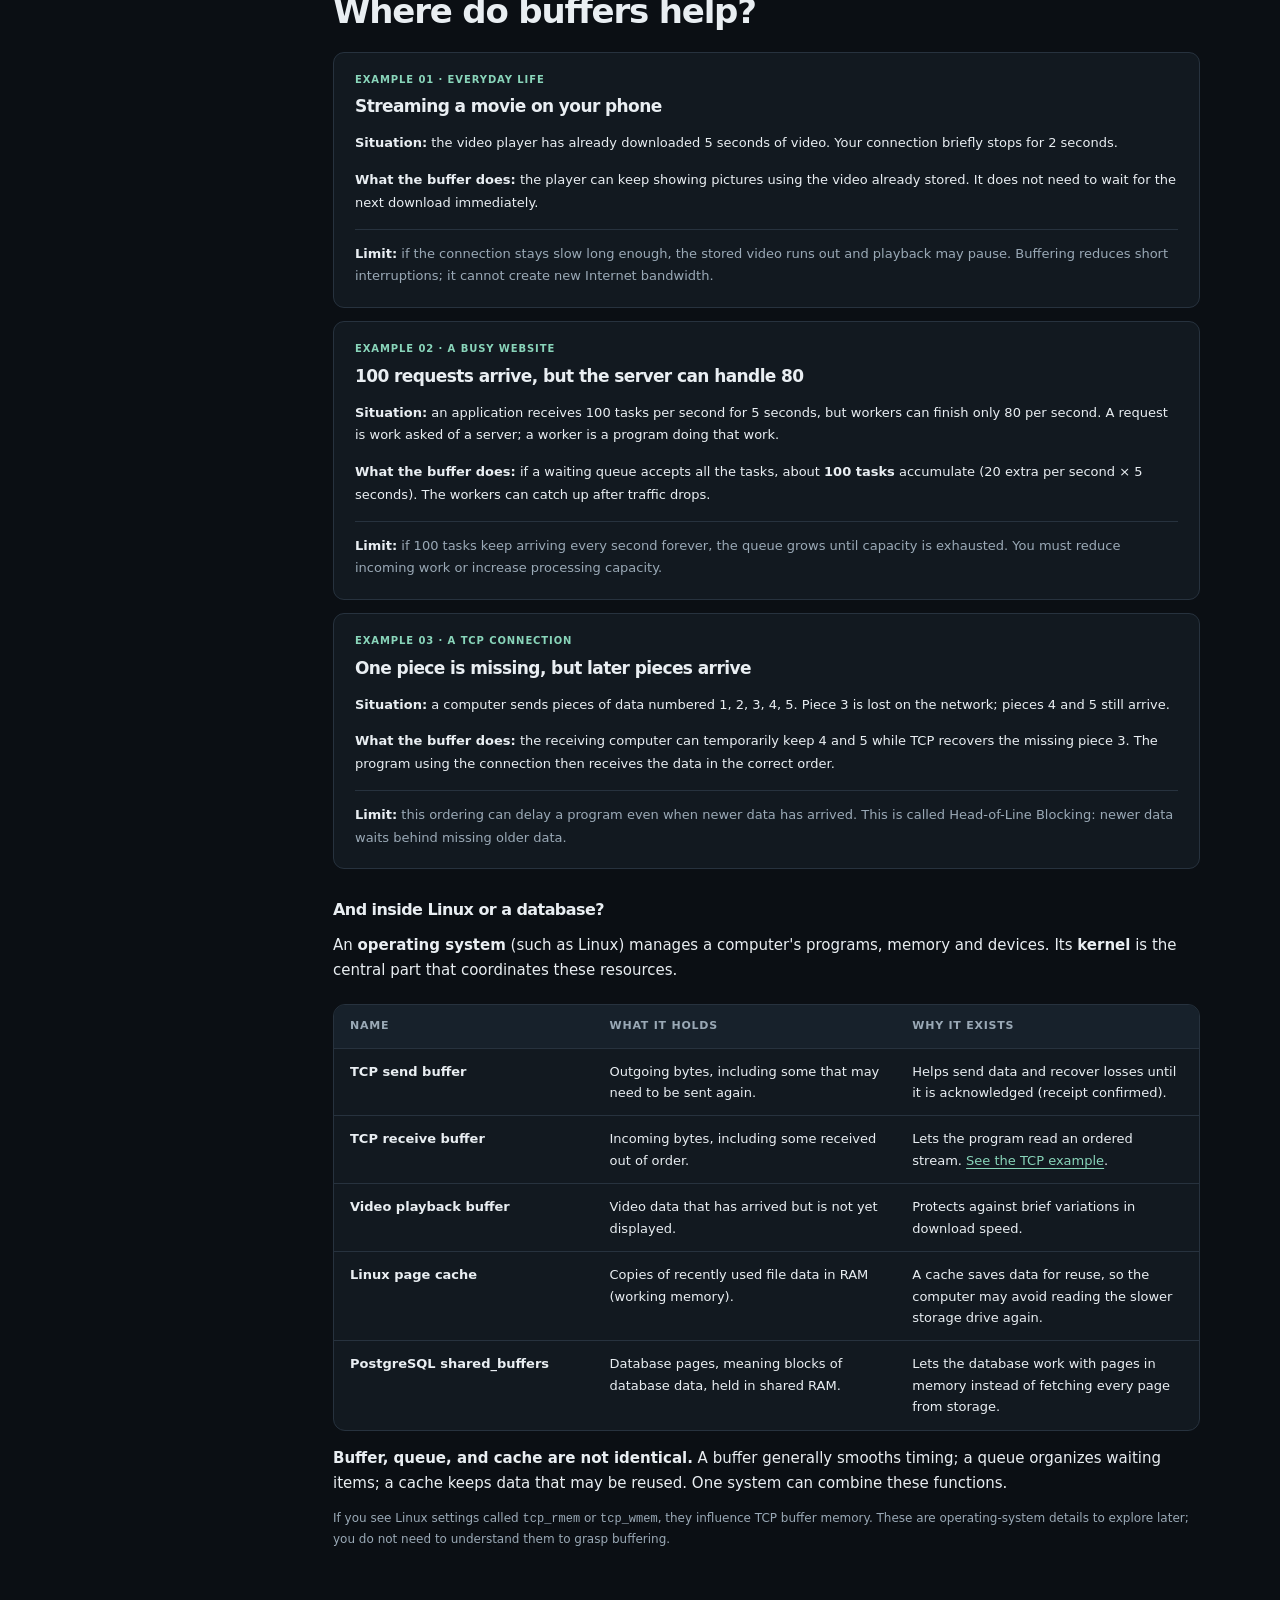
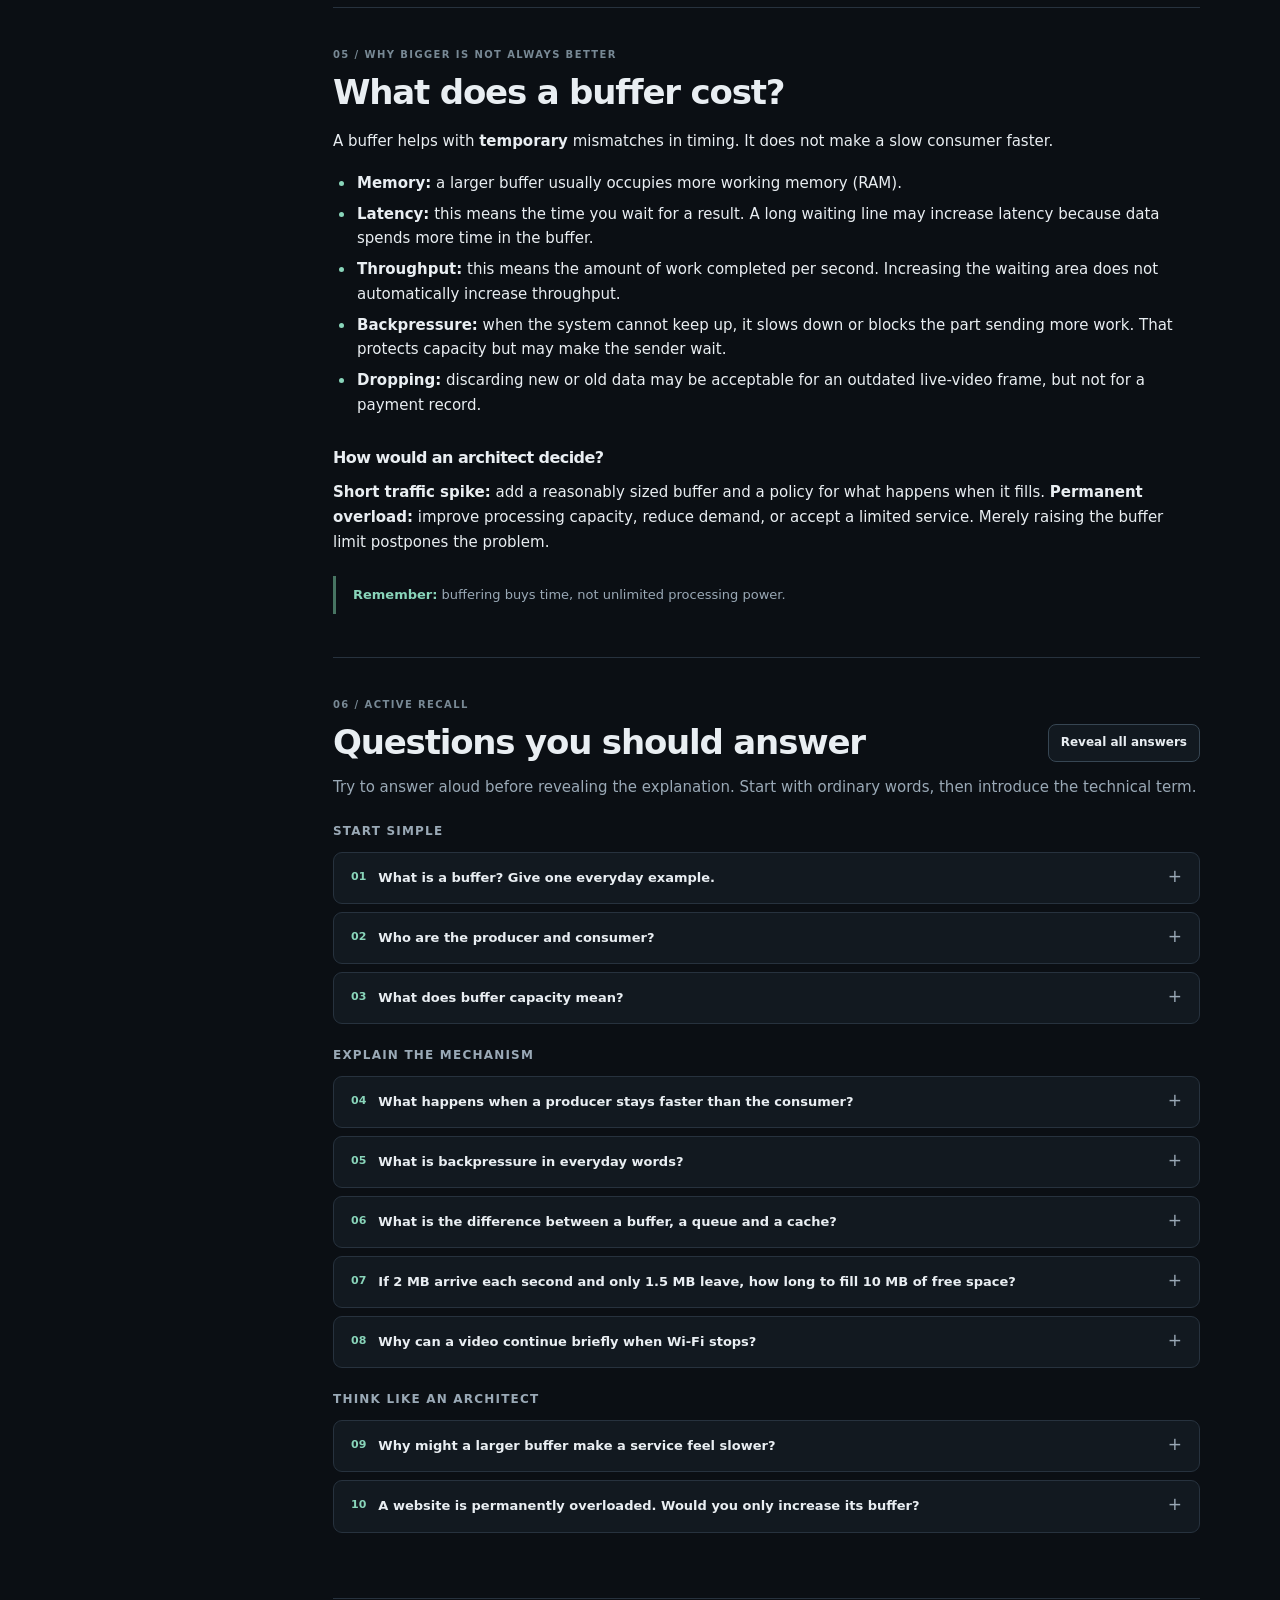
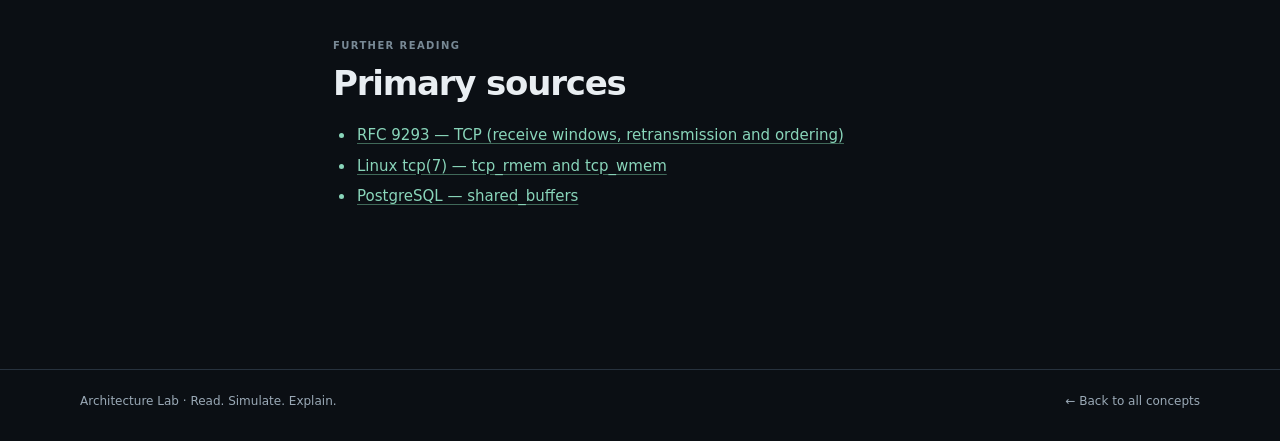
==== commit b1ce1284: "docs: teach buffers and TCP from first principles with concrete examples" ====
--- a/site/labs/buffers/index.html
+++ b/site/labs/buffers/index.html
@@ -21,17 +21,17 @@
   <header class="hero">
     <div class="eyebrow">Systems / Fundamental concept</div>
     <h1>Buffers</h1>
-    <p class="hero-lede"><strong>A buffer is temporary storage for data while it waits to be sent, received, processed, or consumed.</strong> It helps two parts of a system work at different rates.</p>
+    <p class="hero-lede"><strong>A buffer is a temporary waiting area for data.</strong> It lets one part of a computer continue working while another part is not ready yet.</p>
     <div class="hero-meta"><span>Concept guide</span><span>Interactive capacity demo</span><span>Architecture review questions</span></div>
     <a class="hero-cta" href="#experiment">Try the buffer demo ↓</a>
   </header>
   <div class="lesson-layout">
     <nav class="toc" aria-label="On this page">
       <div class="toc-label">On this page</div>
-      <a href="#definition">01 · The idea</a>
+      <a href="#definition">01 · Start here</a>
       <a href="#mechanism">02 · How it works</a>
       <a href="#experiment">03 · Experiment</a>
-      <a href="#examples">04 · Where we use it</a>
+      <a href="#examples">04 · Real-life examples</a>
       <a href="#tradeoffs">05 · Trade-offs</a>
       <a href="#questions">06 · Questions</a>
       <a href="#references">References</a>
@@ -40,39 +40,58 @@
     </nav>
     <article class="article">
       <section class="section" id="definition" aria-labelledby="definition-title">
-        <div class="section-number">01 / In one sentence</div>
-        <h2 id="definition-title">Why do buffers exist?</h2>
-        <div class="callout"><p>A <strong>buffer temporarily holds data</strong> because the producer and consumer may not run at the same speed or at exactly the same time.</p></div>
-        <p>Think of the counter between a restaurant kitchen and its waiters: a cook can put a finished plate down before a waiter is available to pick it up.</p>
-        <p><strong>Analogy limit:</strong> the counter has a finite capacity. Adding a bigger counter does not make the waiters faster. Also, not every buffer follows a first-in, first-out (FIFO) order.</p>
+        <div class="section-number">01 / Start from zero</div>
+        <h2 id="definition-title">What is a buffer?</h2>
+        <div class="callout"><p>A <strong>buffer</strong> is a temporary place where data waits before another part of a system can use it.</p></div>
+        <p>Imagine watching a video on your phone. Your phone downloads a few seconds of video <em>before</em> displaying them. If your Wi-Fi slows down for a moment, it can keep playing what is already stored. That temporary waiting area is a buffer.</p>
+        <h3>Six words to understand first</h3>
+        <dl class="term-list">
+          <div><dt>Data</dt><dd>Information a computer handles: a photo, a letter, part of a video, or a measurement.</dd></div>
+          <div><dt>Memory (RAM)</dt><dd>The computer's fast, temporary working space. Many buffers live in RAM; some systems also buffer data on disk.</dd></div>
+          <div><dt>Producer</dt><dd>The part that creates or sends data. For a video, it could be the network delivering video pieces.</dd></div>
+          <div><dt>Consumer</dt><dd>The part that uses the data. For a video, it could be the player displaying each frame (picture).</dd></div>
+          <div><dt>Capacity</dt><dd>The maximum amount a buffer can hold. A buffer is never infinitely large.</dd></div>
+          <div><dt>Queue / FIFO</dt><dd>A <em>queue</em> is a waiting line. <em>FIFO</em> means First In, First Out: the first item added is the first one taken out. Not every buffer is FIFO.</dd></div>
+        </dl>
         <figure class="system-figure">
-          <div class="flow-track" role="img" aria-label="A producer sends data into temporary buffer storage, from which a consumer reads it.">
-            <div class="flow-node"><span class="flow-kicker">Step 1</span><strong>Producer</strong><small>Creates data</small></div>
+          <div class="flow-track" role="img" aria-label="Data moves from the producer (sender) to a temporary buffer and then to the consumer (receiver).">
+            <div class="flow-node"><span class="flow-kicker">Step 1 · Sends</span><strong>Producer</strong><small>Creates data</small></div>
             <span class="flow-arrow" aria-hidden="true">→</span>
-            <div class="flow-node flow-node-emphasis"><span class="flow-kicker">Temporary</span><strong>Buffer</strong><small>Holds data</small></div>
+            <div class="flow-node flow-node-emphasis"><span class="flow-kicker">Waits here</span><strong>Buffer</strong><small>Temporary storage</small></div>
             <span class="flow-arrow" aria-hidden="true">→</span>
-            <div class="flow-node"><span class="flow-kicker">Step 2</span><strong>Consumer</strong><small>Reads data</small></div>
-          </div>
-          <figcaption>Buffering decouples timing; it does not create processing capacity.</figcaption>
+            <div class="flow-node"><span class="flow-kicker">Step 2 · Uses</span><strong>Consumer</strong><small>Processes data</small></div>
+          </div>
+          <figcaption>The two sides do not always work at the same speed or at the same moment. The buffer separates their timing.</figcaption>
         </figure>
+        <h3>An everyday analogy</h3>
+        <p>In a restaurant, a cook prepares a meal and leaves it on a counter until a waiter picks it up. The cook is the <strong>producer</strong>, the waiter is the <strong>consumer</strong>, and the counter is the <strong>buffer</strong>.</p>
+        <p class="fine-print"><strong>Where the analogy stops:</strong> computer buffers can contain bytes rather than whole meals, can use different ordering rules, and can fill up. A larger counter cannot make the waiter work faster.</p>
       </section>
       <section class="section" id="mechanism" aria-labelledby="mechanism-title">
-        <div class="section-number">02 / Mechanism</div>
-        <h2 id="mechanism-title">Produce → store → consume</h2>
-        <p>The producer puts data into the buffer. The consumer takes data out when it is ready. In a simple bounded queue, the buffer has a fixed number of slots. Real buffers may store bytes, pages, frames, or messages rather than discrete slots.</p>
-        <h3>What happens when speeds differ?</h3>
+        <div class="section-number">02 / The mechanism</div>
+        <h2 id="mechanism-title">Create → wait → use</h2>
+        <ol class="explain-steps">
+          <li><strong>Data arrives.</strong> A producer sends some data. It is not ready to be used immediately.</li>
+          <li><strong>The buffer holds it.</strong> The data occupies some of the limited available space.</li>
+          <li><strong>The consumer takes it.</strong> When the next part is ready, it reads or processes the data, making space for new data.</li>
+        </ol>
+        <h3>What if the two sides work at different speeds?</h3>
         <div class="decision-list">
-          <div class="decision"><b>Producer temporarily faster</b><p>The buffer fills. Short bursts can be absorbed without stopping the whole pipeline immediately.</p></div>
-          <div class="decision"><b>Consumer catches up</b><p>The buffer drains. If empty, the consumer may need to wait for more data.</p></div>
-          <div class="decision"><b>Producer stays faster</b><p>A finite buffer eventually fills. The system must wait, apply backpressure, reject, drop, or spill data, depending on its design.</p></div>
-        </div>
-        <div class="callout"><p><strong>Capacity example:</strong> producer = 2 MB/s, consumer = 1.5 MB/s. If the buffer starts empty and has 10 MB free, it fills at 0.5 MB/s and reaches capacity after about <strong>20 seconds</strong> of sustained imbalance.</p></div>
-        <p class="fine-print">This simplified calculation assumes steady rates and no overhead or capacity changes.</p>
+          <div class="decision"><b>A short rush</b><p>More data arrives than can be used for a few moments. This is a <strong>burst</strong>. The buffer absorbs the temporary excess.</p></div>
+          <div class="decision"><b>Things slow down</b><p>Data leaves the buffer faster than new data arrives. The buffer <strong>drains</strong> (becomes emptier).</p></div>
+          <div class="decision"><b>The rush never stops</b><p>If the producer stays faster, the buffer eventually fills. More memory only delays the problem.</p></div>
+        </div>
+        <h3>A small calculation</h3>
+        <p>A <strong>byte</strong> is a basic unit of data. One <strong>MB</strong> (megabyte) is approximately one million bytes. <strong>MB/s</strong> means megabytes per second: a rate, not a storage size.</p>
+        <div class="callout"><p>A producer sends <strong>2 MB/s</strong>, but the consumer can only use <strong>1.5 MB/s</strong>. The buffer gains <strong>0.5 MB every second</strong>. With 10 MB of free space, it fills in about <strong>20 seconds</strong> (10 ÷ 0.5).</p></div>
+        <p class="fine-print">This assumes constant rates, an initially empty buffer, and no overhead. The important lesson: the buffer does not fix a permanent speed difference.</p>
+        <h3>What happens when it is full?</h3>
+        <p>The system needs a rule. It may make the producer <strong>wait</strong>, ask it to <strong>slow down</strong> (called <em>backpressure</em>), <strong>reject or drop</strong> new data, or temporarily store data elsewhere (called <em>spilling to disk</em> when it uses a storage drive). The right choice depends on whether losing data is acceptable.</p>
       </section>
       <section class="section" id="experiment" aria-labelledby="experiment-title">
         <div class="section-number">03 / Interactive lab</div>
         <h2 id="experiment-title">Try a bounded buffer.</h2>
-        <p>Produce data faster than it can be consumed. Observe the occupancy and what happens when the buffer reaches its limit.</p>
+        <p>Each numbered square represents <strong>one piece of data</strong>. A <em>slot</em> is simply one available place in this example. Try these actions in order:</p><ol class="explain-steps"><li>Press <strong>+ Burst of 3</strong> twice. Watch the six places fill.</li><li>Press <strong>+ Produce 1</strong>. Nothing else fits: the buffer is full.</li><li>Press <strong>− Consume 1</strong>. One piece leaves, so a place becomes free.</li></ol>
         <div class="buffer-demo" id="buffer-demo" aria-label="Interactive six-slot buffer demonstration">
           <div class="buffer-demo-head">
             <div><span class="diagram-kicker">CAPACITY</span><strong id="buffer-count" aria-live="polite">0 / 6 slots</strong></div>
@@ -90,52 +109,83 @@
           </div>
           <p class="buffer-event" id="buffer-event" role="status" aria-live="polite">Start by producing an item.</p>
         </div>
-        <p class="fine-print"><strong>Model limitation:</strong> this is a bounded FIFO queue, one possible type of buffer. When full, the demo refuses new items; real systems may block producers, apply backpressure, drop data, or use additional storage. TCP buffers have more complex behavior.</p>
+        <p class="fine-print"><strong>Limit of this simulation:</strong> it models a queue with six places and FIFO (first added, first removed). When full, it refuses new pieces. Real systems can make senders wait, slow them down, drop data or write it to a drive. A TCP receive buffer works differently because TCP also cares about the order of bytes.</p>
       </section>
       <section class="section" id="examples" aria-labelledby="examples-title">
-        <div class="section-number">04 / Real-world examples</div>
-        <h2 id="examples-title">Buffers are everywhere.</h2>
+        <div class="section-number">04 / Three real-world situations</div>
+        <h2 id="examples-title">Where do buffers help?</h2>
+        <div class="real-examples">
+          <article class="real-example" data-real-example>
+            <div class="example-index">Example 01 · Everyday life</div>
+            <h3>Streaming a movie on your phone</h3>
+            <p><strong>Situation:</strong> the video player has already downloaded 5 seconds of video. Your connection briefly stops for 2 seconds.</p>
+            <p><strong>What the buffer does:</strong> the player can keep showing pictures using the video already stored. It does not need to wait for the next download immediately.</p>
+            <p class="example-limit"><strong>Limit:</strong> if the connection stays slow long enough, the stored video runs out and playback may pause. Buffering reduces short interruptions; it cannot create new Internet bandwidth.</p>
+          </article>
+          <article class="real-example" data-real-example>
+            <div class="example-index">Example 02 · A busy website</div>
+            <h3>100 requests arrive, but the server can handle 80</h3>
+            <p><strong>Situation:</strong> an application receives 100 tasks per second for 5 seconds, but workers can finish only 80 per second. A <em>request</em> is work asked of a server; a <em>worker</em> is a program doing that work.</p>
+            <p><strong>What the buffer does:</strong> if a waiting queue accepts all the tasks, about <strong>100 tasks</strong> accumulate (20 extra per second × 5 seconds). The workers can catch up after traffic drops.</p>
+            <p class="example-limit"><strong>Limit:</strong> if 100 tasks keep arriving every second forever, the queue grows until capacity is exhausted. You must reduce incoming work or increase processing capacity.</p>
+          </article>
+          <article class="real-example" data-real-example>
+            <div class="example-index">Example 03 · A TCP connection</div>
+            <h3>One piece is missing, but later pieces arrive</h3>
+            <p><strong>Situation:</strong> a computer sends pieces of data numbered 1, 2, 3, 4, 5. Piece 3 is lost on the network; pieces 4 and 5 still arrive.</p>
+            <p><strong>What the buffer does:</strong> the receiving computer can temporarily keep 4 and 5 while TCP recovers the missing piece 3. The program using the connection then receives the data in the correct order.</p>
+            <p class="example-limit"><strong>Limit:</strong> this ordering can delay a program even when newer data has arrived. This is called <em>Head-of-Line Blocking</em>: newer data waits behind missing older data.</p>
+          </article>
+        </div>
+        <h3>And inside Linux or a database?</h3>
+        <p>An <strong>operating system</strong> (such as Linux) manages a computer's programs, memory and devices. Its <strong>kernel</strong> is the central part that coordinates these resources.</p>
         <div class="table-scroller"><table class="compare">
-          <thead><tr><th scope="col">System</th><th scope="col">What is buffered?</th><th scope="col">Why?</th></tr></thead>
+          <thead><tr><th scope="col">Name</th><th scope="col">What it holds</th><th scope="col">Why it exists</th></tr></thead>
           <tbody>
-            <tr><td>TCP send buffer</td><td>Data to send and/or still awaiting acknowledgment</td><td>Sending and retransmission</td></tr>
-            <tr><td>TCP receive buffer</td><td>Incoming bytes, including potentially out-of-order data</td><td>Reassembly and app reads</td></tr>
-            <tr><td>Video playback buffer</td><td>Media data before display</td><td>Smooth out variable arrival times</td></tr>
-            <tr><td>Linux page cache</td><td>Cached file data in memory</td><td>Avoid repeated storage reads; help with I/O</td></tr>
-            <tr><td>PostgreSQL shared_buffers</td><td>Database data pages in shared memory</td><td>Reduce disk reads and manage data access</td></tr>
+            <tr><td>TCP send buffer</td><td>Outgoing bytes, including some that may need to be sent again.</td><td>Helps send data and recover losses until it is acknowledged (receipt confirmed).</td></tr>
+            <tr><td>TCP receive buffer</td><td>Incoming bytes, including some received out of order.</td><td>Lets the program read an ordered stream. <a class="inline-link" href="../tcp-vs-udp/#buffers">See the TCP example</a>.</td></tr>
+            <tr><td>Video playback buffer</td><td>Video data that has arrived but is not yet displayed.</td><td>Protects against brief variations in download speed.</td></tr>
+            <tr><td>Linux page cache</td><td>Copies of recently used file data in RAM (working memory).</td><td>A <em>cache</em> saves data for reuse, so the computer may avoid reading the slower storage drive again.</td></tr>
+            <tr><td>PostgreSQL shared_buffers</td><td>Database <em>pages</em>, meaning blocks of database data, held in shared RAM.</td><td>Lets the database work with pages in memory instead of fetching every page from storage.</td></tr>
           </tbody>
         </table></div>
-        <p>In Linux, TCP buffer sizing can be influenced by <code>net.ipv4.tcp_rmem</code> and <code>net.ipv4.tcp_wmem</code>. These are Linux implementation details, not universal TCP protocol constants.</p>
-        <p>Learn the exact TCP behavior, including out-of-order data, in the <a class="inline-link" href="../tcp-vs-udp/#buffers">TCP vs UDP lesson → Buffers & ordering</a>.</p>
+        <p><strong>Buffer, queue, and cache are not identical.</strong> A <em>buffer</em> generally smooths timing; a <em>queue</em> organizes waiting items; a <em>cache</em> keeps data that may be reused. One system can combine these functions.</p>
+        <p class="fine-print">If you see Linux settings called <code>tcp_rmem</code> or <code>tcp_wmem</code>, they influence TCP buffer memory. These are operating-system details to explore later; you do not need to understand them to grasp buffering.</p>
       </section>
       <section class="section" id="tradeoffs" aria-labelledby="tradeoffs-title">
-        <div class="section-number">05 / Architect decisions</div>
-        <h2 id="tradeoffs-title">A buffer is not a free performance boost.</h2>
+        <div class="section-number">05 / Why bigger is not always better</div>
+        <h2 id="tradeoffs-title">What does a buffer cost?</h2>
+        <p>A buffer helps with <strong>temporary</strong> mismatches in timing. It does not make a slow consumer faster.</p>
         <ul>
-          <li><strong>Capacity vs memory:</strong> larger buffers absorb larger bursts but consume more memory.</li>
-          <li><strong>Throughput vs latency:</strong> queued data may sit longer before being processed; bigger buffers can hide a sustained bottleneck rather than solve it.</li>
-          <li><strong>Backpressure vs dropping:</strong> decide how a producer should behave when the buffer fills. That decision depends on whether data may be lost.</li>
-          <li><strong>Buffer vs cache vs queue:</strong> a buffer smooths timing; a cache retains reusable data for faster access; a queue is a data structure or messaging abstraction often used to implement buffering. These categories can overlap.</li>
+          <li><strong>Memory:</strong> a larger buffer usually occupies more working memory (RAM).</li>
+          <li><strong>Latency:</strong> this means the time you wait for a result. A long waiting line may increase latency because data spends more time in the buffer.</li>
+          <li><strong>Throughput:</strong> this means the amount of work completed per second. Increasing the waiting area does not automatically increase throughput.</li>
+          <li><strong>Backpressure:</strong> when the system cannot keep up, it slows down or blocks the part sending more work. That protects capacity but may make the sender wait.</li>
+          <li><strong>Dropping:</strong> discarding new or old data may be acceptable for an outdated live-video frame, but not for a payment record.</li>
         </ul>
-        <p><strong>Architecture example:</strong> an ingestion service handling short traffic spikes may need a bounded buffer and backpressure. If average incoming traffic permanently exceeds processing capacity, increasing the buffer only postpones overload.</p>
+        <h3>How would an architect decide?</h3>
+        <p><strong>Short traffic spike:</strong> add a reasonably sized buffer and a policy for what happens when it fills. <strong>Permanent overload:</strong> improve processing capacity, reduce demand, or accept a limited service. Merely raising the buffer limit postpones the problem.</p>
+        <div class="key"><strong>Remember:</strong> buffering buys time, not unlimited processing power.</div>
       </section>
       <section class="section" id="questions" aria-labelledby="questions-title">
         <div class="section-number">06 / Active recall</div>
         <div class="qa-heading"><h2 id="questions-title">Questions you should answer</h2><button class="small-button" id="answers-toggle" type="button" aria-expanded="false">Reveal all answers</button></div>
-        <p class="muted">Answer without reading the explanation. Open each answer only after you have tried.</p>
-        <div class="qa-group"><h3>Fundamentals</h3>
-          <details class="qa"><summary><span class="q-index">01</span>What is a buffer, in one sentence?</summary><p class="answer">Temporary storage for data waiting to be sent, processed, received, or consumed.</p></details>
-          <details class="qa"><summary><span class="q-index">02</span>Why does a buffer help when producer and consumer have different speeds?</summary><p class="answer">It absorbs temporary differences in timing and lets either side operate without immediate synchronization. It cannot fix a permanent capacity mismatch.</p></details>
-          <details class="qa"><summary><span class="q-index">03</span>What is the limitation of the restaurant-counter analogy?</summary><p class="answer">The counter is finite, and no buffer guarantees extra processing capacity. Also, real buffers are not always FIFO.</p></details>
-        </div>
-        <div class="qa-group"><h3>Mechanisms</h3>
-          <details class="qa"><summary><span class="q-index">04</span>What can happen when a bounded buffer becomes full?</summary><p class="answer">The producer may have to wait; the system may apply backpressure, reject or drop work, or spill to another storage tier. The policy is a design choice.</p></details>
-          <details class="qa"><summary><span class="q-index">05</span>Producer: 2 MB/s; consumer: 1.5 MB/s; free space: 10 MB. When does it fill?</summary><p class="answer">Net growth is 0.5 MB/s, so it takes about 10 / 0.5 = 20 seconds under constant rates.</p></details>
-          <details class="qa"><summary><span class="q-index">06</span>How is a buffer different from a cache?</summary><p class="answer">Buffering primarily smooths timing between stages; caching primarily retains data for reuse. They can overlap, and a queue can implement a buffer.</p></details>
-        </div>
-        <div class="qa-group"><h3>Architect choices</h3>
-          <details class="qa"><summary><span class="q-index">07</span>Why might increasing a buffer worsen latency?</summary><p class="answer">More items can wait in the queue. Under sustained load the queued work gets older, even while throughput stays unchanged.</p></details>
-          <details class="qa"><summary><span class="q-index">08</span>Why does receiving a later TCP segment not mean the application can read its bytes immediately?</summary><p class="answer">TCP delivers an ordered byte stream. Missing preceding bytes create a gap; later data can be retained until the gap is filled. See the linked TCP example.</p></details>
+        <p class="muted">Try to answer aloud before revealing the explanation. Start with ordinary words, then introduce the technical term.</p>
+        <div class="qa-group"><h3>Start simple</h3>
+          <details class="qa"><summary><span class="q-index">01</span>What is a buffer? Give one everyday example.</summary><p class="answer">It is temporary storage where data waits. A video player may download several seconds of video in advance so playback can continue during a short network slowdown.</p></details>
+          <details class="qa"><summary><span class="q-index">02</span>Who are the producer and consumer?</summary><p class="answer">The producer creates or sends data. The consumer reads or uses it. For streaming, the network supplies video and the player displays it.</p></details>
+          <details class="qa"><summary><span class="q-index">03</span>What does buffer capacity mean?</summary><p class="answer">Capacity is the maximum amount of data the buffer can hold. When all its space is occupied, it cannot accept more without another action.</p></details>
+        </div>
+        <div class="qa-group"><h3>Explain the mechanism</h3>
+          <details class="qa"><summary><span class="q-index">04</span>What happens when a producer stays faster than the consumer?</summary><p class="answer">Data accumulates until the buffer fills. A bigger buffer delays this outcome but does not fix the permanent difference in processing speed.</p></details>
+          <details class="qa"><summary><span class="q-index">05</span>What is backpressure in everyday words?</summary><p class="answer">The system tells the sender to slow down or makes it wait because there is not enough space for more data.</p></details>
+          <details class="qa"><summary><span class="q-index">06</span>What is the difference between a buffer, a queue and a cache?</summary><p class="answer">A buffer temporarily holds data between steps. A queue is an organized waiting line, often first-in-first-out. A cache keeps reusable data so it can be accessed faster. One system may do more than one of these jobs.</p></details>
+          <details class="qa"><summary><span class="q-index">07</span>If 2 MB arrive each second and only 1.5 MB leave, how long to fill 10 MB of free space?</summary><p class="answer">0.5 MB accumulate each second. 10 MB ÷ 0.5 MB/s = approximately 20 seconds, assuming steady rates.</p></details>
+          <details class="qa"><summary><span class="q-index">08</span>Why can a video continue briefly when Wi-Fi stops?</summary><p class="answer">It can play video data that was downloaded earlier and is waiting in a buffer. When the buffer runs out, playback may stop.</p></details>
+        </div>
+        <div class="qa-group"><h3>Think like an architect</h3>
+          <details class="qa"><summary><span class="q-index">09</span>Why might a larger buffer make a service feel slower?</summary><p class="answer">It allows more work to wait. Each request can spend longer in line before the application processes it, increasing latency (waiting time).</p></details>
+          <details class="qa"><summary><span class="q-index">10</span>A website is permanently overloaded. Would you only increase its buffer?</summary><p class="answer">No. A buffer can absorb a short spike, but permanent overload requires more processing capacity, less incoming work, or a policy to reject some requests.</p></details>
         </div>
       </section>
       <section class="section" id="references" aria-labelledby="references-title">
--- a/site/assets/lesson.css
+++ b/site/assets/lesson.css
@@ -74,3 +74,21 @@
   .hero-lede { font-size: 16px; }
   .decision-list { grid-template-columns: 1fr; }
 }
+
+/* Beginner-friendly explanations used across Architecture Lab lessons. */
+.term-list { display: grid; grid-template-columns: repeat(2,minmax(0,1fr)); gap: 10px; margin: 17px 0 25px; }
+.term-list > div { border: 1px solid var(--border); background: var(--surface); border-radius: 9px; padding: 12px 14px; }
+.term-list dt { font-weight: 750; font-size: 13px; margin-bottom: 4px; color: var(--text); }
+.term-list dd { font-size: 12px; line-height: 1.65; margin: 0; color: var(--muted); }
+.term-list a { color: var(--accent); text-underline-offset: 3px; }
+.explain-steps { padding-left: 23px !important; }
+.explain-steps li { margin-block: 6px; }
+.real-examples { display: grid; gap: 13px; margin: 20px 0 28px; }
+.real-example { padding: 19px 21px; border: 1px solid var(--border); border-radius: 11px; background: var(--surface); }
+.real-example h3 { margin: 4px 0 12px; font-size: 17px; }
+.real-example p { font-size: 13px; line-height: 1.75; }
+.real-example p:last-child { margin-bottom: 0; }
+.example-index { color: var(--accent); font-weight: 750; letter-spacing: .09em; text-transform: uppercase; font-size: 10px; }
+.example-limit { color: var(--muted); border-top: 1px solid var(--border); padding-top: 13px; margin-top: 14px !important; }
+.example-limit strong { color: var(--text); }
+@media (max-width: 650px) { .term-list { grid-template-columns: 1fr; } .real-example { padding: 15px 16px; } }
